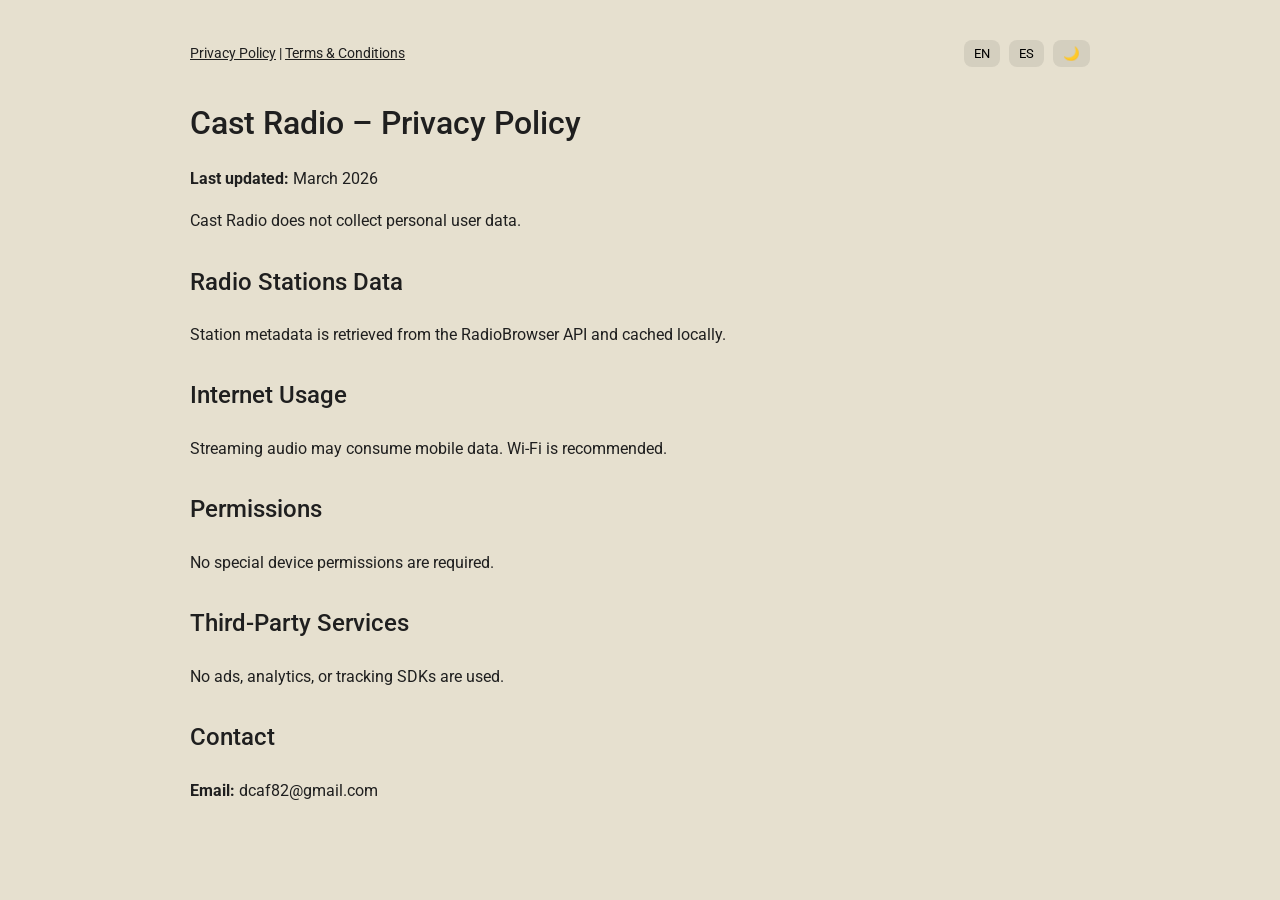
==== privacy.html @ b036cca0 "Cast Radio initial repository" ====
<!DOCTYPE html>
<html lang="en">
<head>
  <meta charset="UTF-8" />
  <meta name="viewport" content="width=device-width, initial-scale=1.0" />
  <title>Cast Radio - Privacy Policy</title>

  <link href="https://fonts.googleapis.com/css2?family=Roboto:wght@300;400;500;700&display=swap" rel="stylesheet">
  <link rel="stylesheet" href="styles.css">
</head>

<body>

  <div class="top-bar">
    <div>
      <a href="privacy.html">Privacy Policy</a> |
      <a href="terms.html">Terms & Conditions</a>
    </div>
    <div>
      <button onclick="setLang('en')">EN</button>
      <button onclick="setLang('es')">ES</button>
      <button onclick="toggleTheme()">🌙</button>
    </div>
  </div>

  <!-- English -->
  <div data-lang="en">
    <h1>Cast Radio – Privacy Policy</h1>
    <p><strong>Last updated:</strong> March 2026</p>

    <p>Cast Radio does not collect personal user data.</p>

    <h2>Radio Stations Data</h2>
    <p>Station metadata is retrieved from the RadioBrowser API and cached locally.</p>

    <h2>Internet Usage</h2>
    <p>Streaming audio may consume mobile data. Wi-Fi is recommended.</p>

    <h2>Permissions</h2>
    <p>No special device permissions are required.</p>

    <h2>Third-Party Services</h2>
    <p>No ads, analytics, or tracking SDKs are used.</p>

    <h2>Contact</h2>
    <p><strong>Email:</strong> dcaf82@gmail.com</p>
  </div>

  <!-- Spanish -->
  <div data-lang="es" style="display:none;">
    <h1>Cast Radio - Política de Privacidad</h1>
    <p><strong>Última actualización:</strong> Febrero 2026</p>

    <p>Cast Radio no recopila datos personales.</p>

    <h2>Uso de Internet</h2>
    <p>El streaming puede consumir datos móviles. Se recomienda Wi-Fi.</p>

    <h2>Permisos</h2>
    <p>No se solicitan permisos especiales.</p>

    <h2>Contacto</h2>
    <p><strong>Correo electrónico:</strong> dcaf82@gmail.com</p>
  </div>

  <script src="app.js"></script>
</body>
</html>
---- styles.css ----
/* ===============================
   Cast Radio Web Legal Pages
   Matching Mobile App Theme
   =============================== */

:root {
  --bg-light: #e6e0cf;
  --text-light: #1f1f1f;
  --accent-light: #5b5a48;

  --bg-dark: #3f544a;
  --text-dark: #e6e6e6;
  --accent-dark: #bfc6c1;

  --card-radius: 12px;
}

/* Body */

body {
  font-family: 'Roboto', sans-serif;
  line-height: 1.65;
  margin: 0;
  padding: 40px 20px;
  max-width: 900px;
  margin-left: auto;
  margin-right: auto;

  background: var(--bg-light);
  color: var(--text-light);

  transition: background 0.3s ease, color 0.3s ease;
}

/* Headings */

h1 {
  font-weight: 500;
  margin-bottom: 8px;
}

h2 {
  margin-top: 28px;
  font-weight: 500;
}

/* Links */

a {
  color: inherit;
  text-decoration: underline;
}

/* Top bar */

.top-bar {
  display: flex;
  justify-content: space-between;
  align-items: center;
  margin-bottom: 30px;

  font-size: 14px;
}

/* Buttons */

button {
  font-family: 'Roboto', sans-serif;
  border: none;
  padding: 6px 10px;
  margin-left: 6px;
  border-radius: 8px;

  background: rgba(0,0,0,0.08);
  cursor: pointer;

  transition: background 0.2s ease;
}

button:hover {
  background: rgba(0,0,0,0.18);
}

/* Sections */

p {
  margin-bottom: 14px;
}

/* Divider */

hr {
  border: none;
  border-top: 1px solid rgba(0,0,0,0.1);
  margin: 30px 0;
}

/* ===============================
   DARK MODE
   =============================== */

body.dark {
  background: var(--bg-dark);
  color: var(--text-dark);
}

body.dark button {
  background: rgba(255,255,255,0.1);
}

body.dark button:hover {
  background: rgba(255,255,255,0.2);
}

body.dark hr {
  border-top: 1px solid rgba(255,255,255,0.15);
}

/* ===============================
   MOBILE
   =============================== */

@media (max-width: 600px) {

  body {
    padding: 24px 16px;
  }

  h1 {
    font-size: 22px;
  }

  h2 {
    font-size: 18px;
  }

  .top-bar {
    flex-direction: column;
    align-items: flex-start;
    gap: 10px;
  }

}

/* ===============================
   PRINT
   =============================== */

@media print {

  body {
    background: white !important;
    color: black !important;
    padding: 0;
  }

  .top-bar,
  button {
    display: none !important;
  }

  a {
    color: black;
  }

}
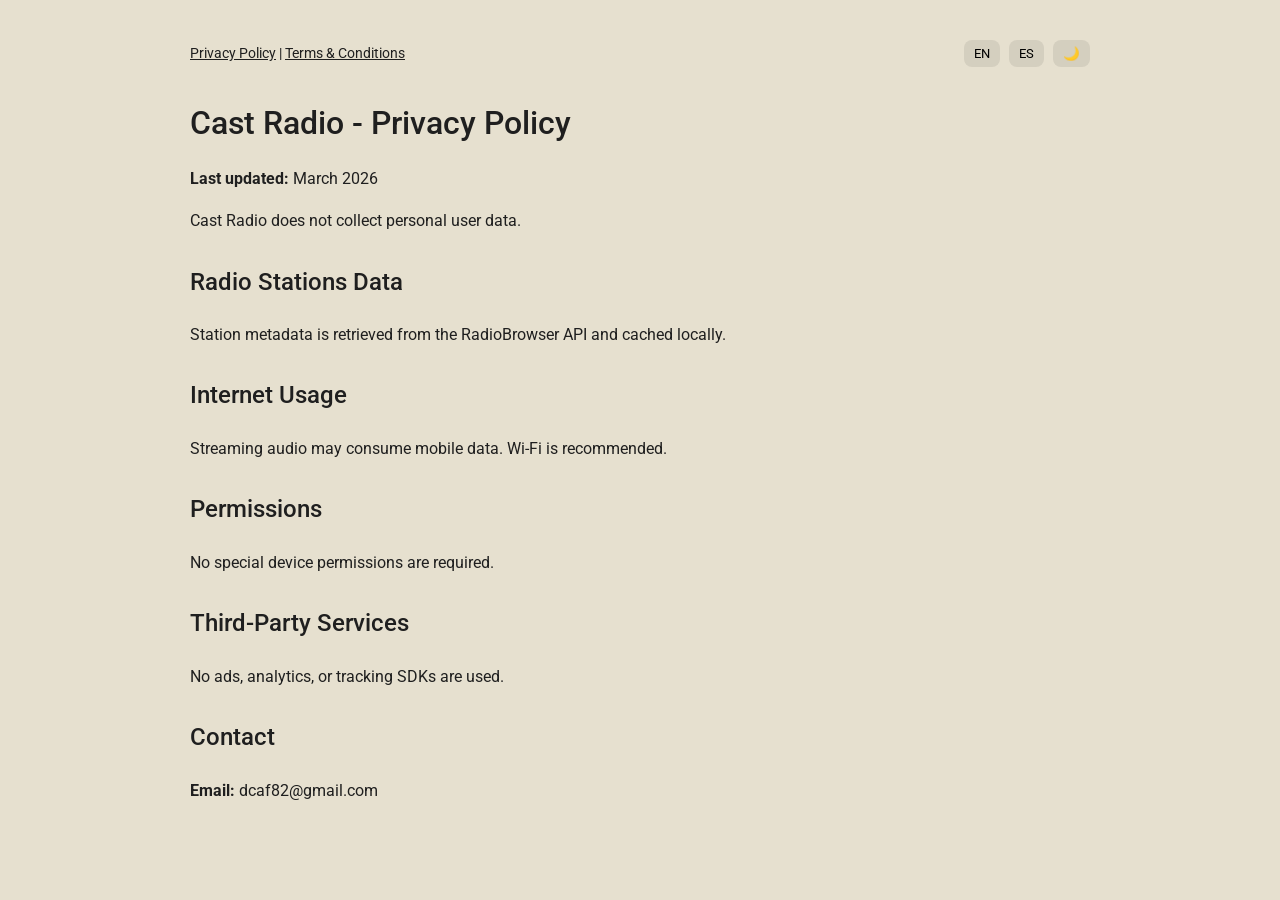
==== commit 6a568edc: "Clean up web pages" ====
--- a/privacy.html
+++ b/privacy.html
@@ -25,7 +25,7 @@
 
   <!-- English -->
   <div data-lang="en">
-    <h1>Cast Radio – Privacy Policy</h1>
+    <h1>Cast Radio - Privacy Policy</h1>
     <p><strong>Last updated:</strong> March 2026</p>
 
     <p>Cast Radio does not collect personal user data.</p>
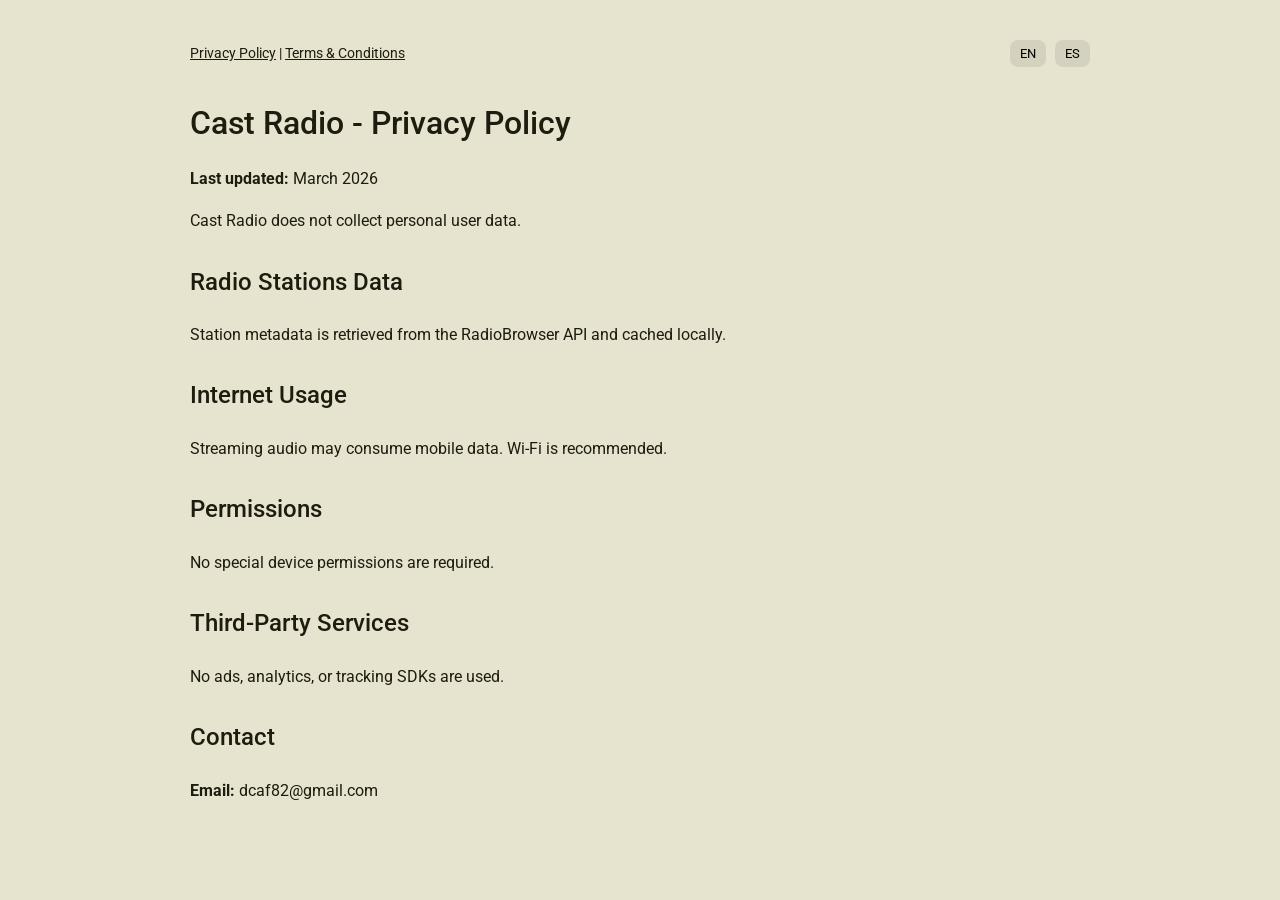
==== commit 6a17956b: "Update Privacy Policy and Terms & Conditions web pages" ====
--- a/privacy.html
+++ b/privacy.html
@@ -19,7 +19,6 @@
     <div>
       <button onclick="setLang('en')">EN</button>
       <button onclick="setLang('es')">ES</button>
-      <button onclick="toggleTheme()">🌙</button>
     </div>
   </div>
 
@@ -49,15 +48,21 @@
   <!-- Spanish -->
   <div data-lang="es" style="display:none;">
     <h1>Cast Radio - Política de Privacidad</h1>
-    <p><strong>Última actualización:</strong> Febrero 2026</p>
+    <p><strong>Última actualización:</strong> June/2026</p>
 
     <p>Cast Radio no recopila datos personales.</p>
+
+    <h2>Origen de las Estaciones de Radio</h2>
+    <p>Los metadatos de las estaciones se recuperan desde la API de RadioBrowser y se almacenan localmente.</p>
 
     <h2>Uso de Internet</h2>
     <p>El streaming puede consumir datos móviles. Se recomienda Wi-Fi.</p>
 
     <h2>Permisos</h2>
     <p>No se solicitan permisos especiales.</p>
+
+    <h2>Servicios de Terceros</h2>
+    <p>No se utilizan anuncios, análisis ni SDKs de rastreo.</p>
 
     <h2>Contacto</h2>
     <p><strong>Correo electrónico:</strong> dcaf82@gmail.com</p>
--- a/styles.css
+++ b/styles.css
@@ -4,13 +4,13 @@
    =============================== */
 
 :root {
-  --bg-light: #e6e0cf;
-  --text-light: #1f1f1f;
-  --accent-light: #5b5a48;
+  --bg-light: #e6e3cf;
+  --text-light: #1d1c0e;
+  --accent-light: #605f4d;
 
-  --bg-dark: #3f544a;
-  --text-dark: #e6e6e6;
-  --accent-dark: #bfc6c1;
+  --bg-dark: #354b45;
+  --text-dark: #cfe8e1;
+  --accent-dark: #b3ccc5;
 
   --card-radius: 12px;
 }
